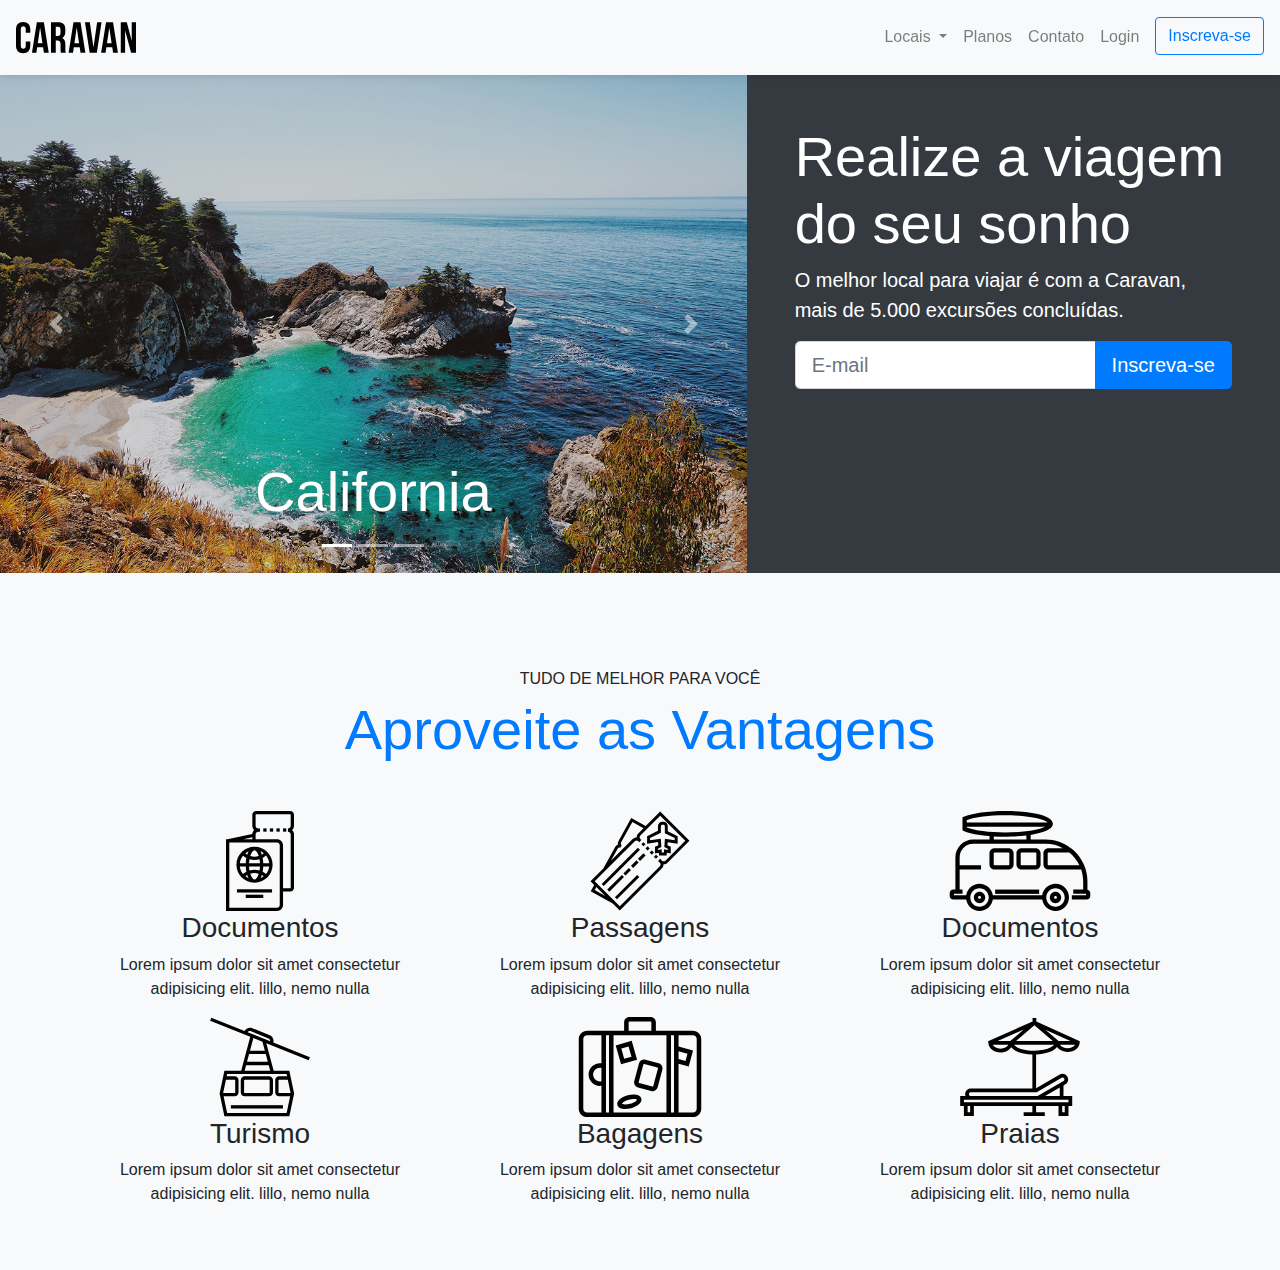
==== index.html @ 60a087f1 "introdução com carrosel e seção de vantagens finalizados" ====
<!DOCTYPE html>
<html lang="en">
<head>
  <meta charset="UTF-8">
  <meta name="viewport" content="width=device-width, initial-scale=1.0">
  <title> Caravan </title>
  <link rel="stylesheet" href="css/bootstrap.css">
  <link rel="stylesheet" href="css/style.css">
</head>
<body>
  <nav class="navbar navbar-expand-md navbar-light bg-light fixed-top py-3 box-shadow">
    <a href="index.html" class="navbar-brand">
      <img src="img/caravan.svg" alt="Caravan">
    </a>

    <!-- Menu responsivo -->
    <button class="navbar-toggler" type="button" data-toggle="collapse" data-target="#navbarSupportedContent" aria-controls="navbarSupportedContent" aria-expanded="false" aria-label="Toggle navigation">
      <span class="navbar-toggler-icon"></span>
    </button>

    <!-- Menu dropdown -->
    <div class="collapse navbar-collapse" id="navbarSupportedContent">
      <ul class="navbar-nav ml-auto">  
        <li class="nav-item dropdown">
          <a class="nav-link dropdown-toggle" href="#" id="navbarDropdown" role="button" data-toggle="dropdown" aria-haspopup="true" aria-expanded="false"> Locais </a>
          
          <div class="dropdown-menu" aria-labelledby="navbarDropdown">
            <a class="dropdown-item" href="local.html"> California </a>
            <a class="dropdown-item" href="local.html"> Paris </a>
            <a class="dropdown-item" href="local.html"> Dublin </a>
          </div>
        </li>

        <li class="nav-item">
          <a href="planos.html" class="nav-link"> Planos </a>
        </li>
        <li class="nav-item">
          <a href="contato.html" class="nav-link"> Contato </a>
        </li>
        <li class="nav-item">
          <a href="" class="nav-link"> Login </a>
        </li>
        <li class="nav-item">
          <a href="inscrever.html" class="btn btn-outline-primary ml-md-2"> Inscreva-se </a>
        </li>
      </ul>
    </div>
  </nav>

  <section class="container-fluid">
    <div class="row bg-dark text-white">
      <div class="col-lg-7 p-0">
        <div id="carouselCidades" class="carousel slide" data-ride="carousel">
          <ol class="carousel-indicators">
            <li data-target="#carouselCidades" data-slide-to="0" class="active"></li>
            <li data-target="#carouselCidades" data-slide-to="1"></li>
            <li data-target="#carouselCidades" data-slide-to="2"></li>
          </ol>
          <div class="carousel-inner">
            <div class="carousel-item active">
              <img src="img/california.jpg" class="d-block w-100" alt="California">
              <div class="carousel-caption">
                <h3 class="display-4"> California </h3>
              </div>
            </div>
            <div class="carousel-item">
              <img src="img/paris.jpg" class="d-block w-100" alt="Paris">
              <div class="carousel-caption">
                <h3 class="display-4"> Paris </h3>
              </div>
            </div>
            <div class="carousel-item">
              <img src="img/dublin.jpg" class="d-block w-100" alt="Dublin">
              <div class="carousel-caption">
                <h3 class="display-4"> Dublin </h3>
              </div>
            </div>
          </div>
          <a class="carousel-control-prev" href="#carouselCidades" role="button" data-slide="prev">
            <span class="carousel-control-prev-icon" aria-hidden="true"></span>
            <span class="sr-only">Anterior</span>
          </a>
          <a class="carousel-control-next" href="#carouselCidades" role="button" data-slide="next">
            <span class="carousel-control-next-icon" aria-hidden="true"></span>
            <span class="sr-only">Próximo</span>
          </a>
        </div>
      </div>

      <div class="col-lg-5 p-5">
        <h1 class="display-4"> Realize a viagem do seu sonho </h1>
        <p class="lead"> O melhor local para viajar é com a Caravan, mais de 5.000 excursões concluídas. </p>
        <form action="">
          <div class="input-group input-group-lg">
            <input type="text" class="form-control" placeholder="E-mail" aria-label="E-mail">
            <span class="input-group-append">
              <button class="btn btn-primary" type="button"> Inscreva-se </button>
            </span>
          </div>
        </form>
      </div>
    </div>
  </section>

  <section class="py-5 bg-light text-center">
    <div class="container">
      <div class="my-5">
        <span class="h6 d-block"> TUDO DE MELHOR PARA VOCÊ </span>
        <h2 class="display-4 text-primary"> Aproveite as Vantagens </h2>
      </div>
      <div class="row">
        <div class="col-xl-4 col-md-6">
          <div style="height: 100px;" class="d-flex justify-content-center">
            <img src="img/icones/passaporte.svg" alt="Passaporte">
          </div>
          <h3>Documentos</h3>
          <p>Lorem ipsum dolor sit amet consectetur adipisicing elit. lillo, nemo nulla </p>
        </div>

        <div class="col-xl-4 col-md-6">
          <div style="height: 100px;" class="d-flex justify-content-center">
            <img src="img/icones/passagens.svg" alt="Passagens">
          </div>
          <h3>Passagens</h3>
          <p>Lorem ipsum dolor sit amet consectetur adipisicing elit. lillo, nemo nulla </p>
        </div>

        <div class="col-xl-4 col-md-6">
          <div style="height: 100px;" class="d-flex justify-content-center">
            <img src="img/icones/translado.svg" alt="Translado">
          </div>
          <h3>Documentos</h3>
          <p>Lorem ipsum dolor sit amet consectetur adipisicing elit. lillo, nemo nulla </p>
        </div>
  
        <div class="col-xl-4 col-md-6">
          <div style="height: 100px;" class="d-flex justify-content-center">
            <img src="img/icones/turismo.svg" alt="Turismo">
          </div>
          <h3>Turismo</h3>
          <p>Lorem ipsum dolor sit amet consectetur adipisicing elit. lillo, nemo nulla </p>
        </div>
        <div class="col-xl-4 col-md-6">
          <div style="height: 100px;" class="d-flex justify-content-center">
            <img src="img/icones/bagagens.svg" alt="Bagagens">
          </div>
          <h3>Bagagens</h3>
          <p>Lorem ipsum dolor sit amet consectetur adipisicing elit. lillo, nemo nulla </p>
        </div>
        <div class="col-xl-4 col-md-6">
          <div style="height: 100px;" class="d-flex justify-content-center">
            <img src="img/icones/praias.svg" alt="Praias">
          </div>
          <h3>Praias</h3>
          <p>Lorem ipsum dolor sit amet consectetur adipisicing elit. lillo, nemo nulla </p>
        </div>
      </div>
    </div>
  </section>

  
  


  
  <script type="text/javascript" src="js/jquery-3.5.1.slim.min.js"></script>
  <script type="text/javascript" src="js/popper.min.js"></script>
  <script type="text/javascript" src="js/bootstrap.js"></script>
  <script type="text/javascript" src="js/script.js"></script>


</body>
</html>
---- css/style.css ----
body{
  padding-top: 75px;
}

.box-shadow{
  box-shadow: 0 2px 4px 0 rgba(0, 0, 0, .05),
  0 4px 8px 0 rgba(0, 0, 0, .05);
}
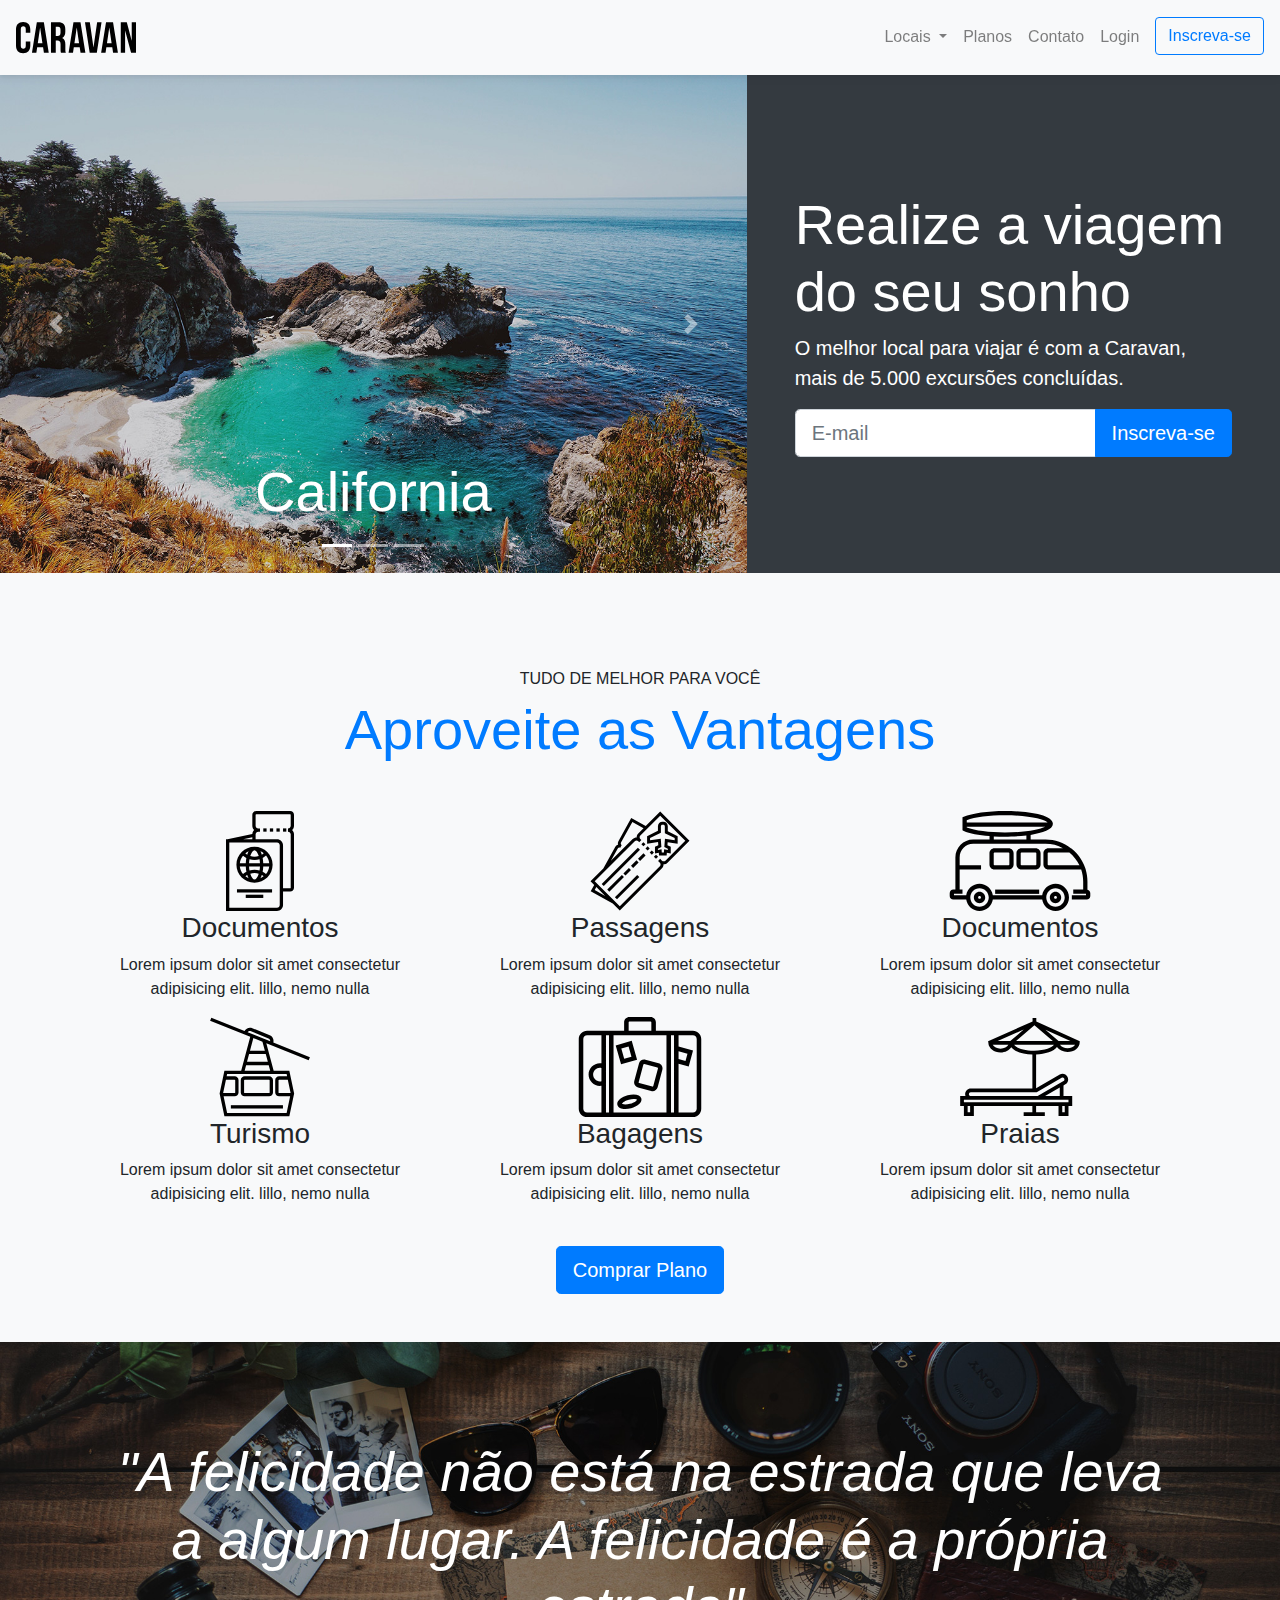
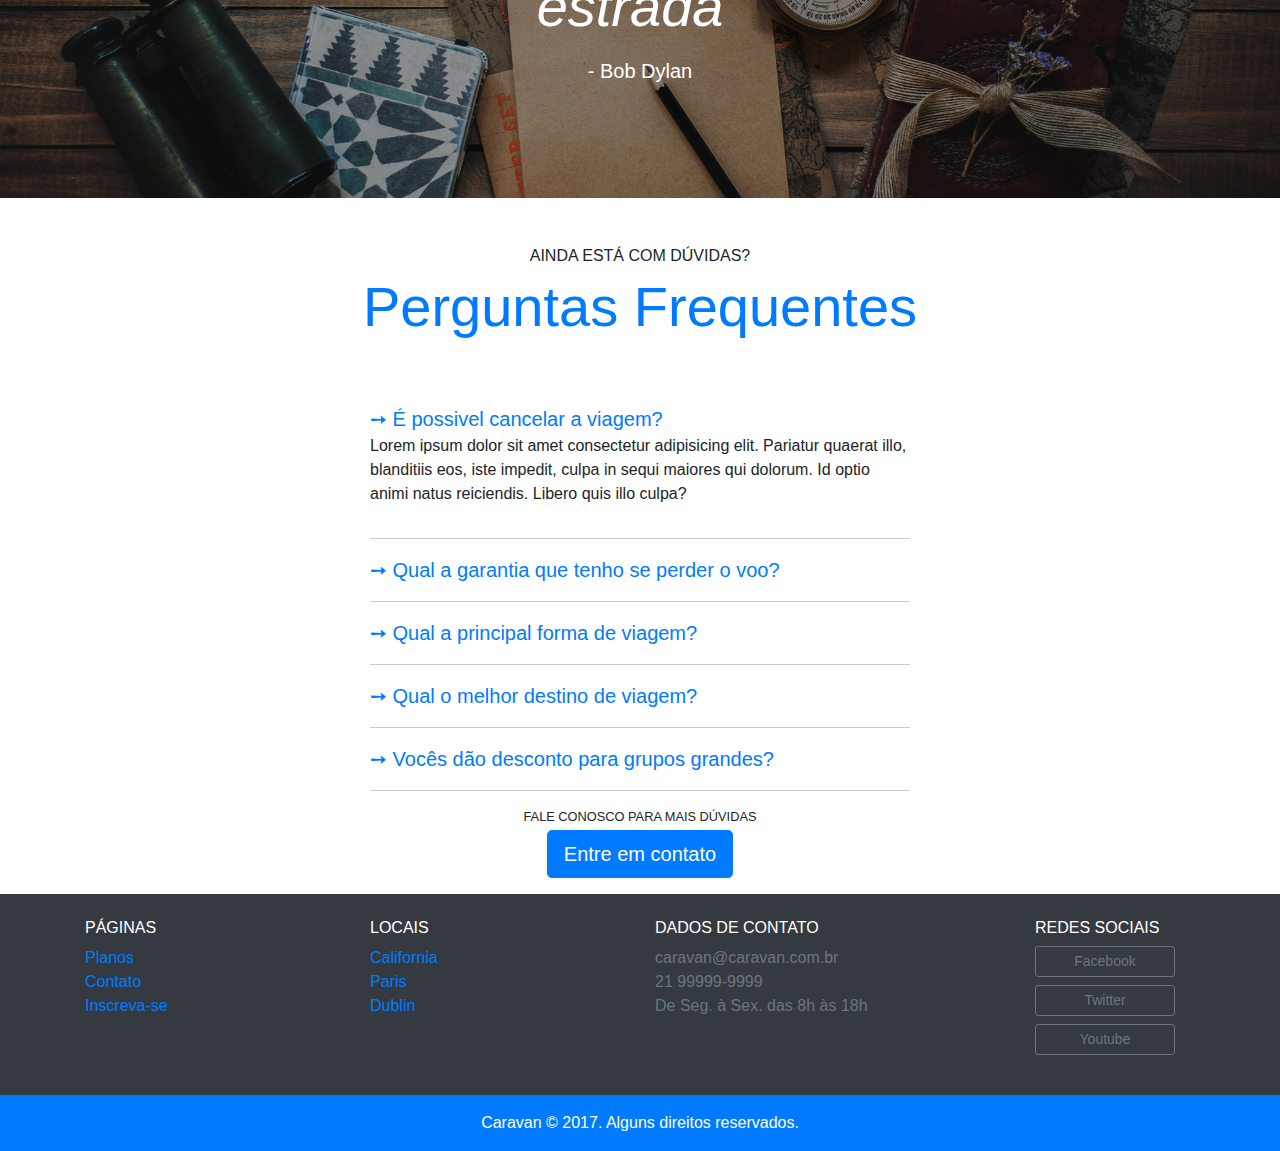
==== commit 6c555e39: "pagina home finalizada | modal do menu ok" ====
--- a/index.html
+++ b/index.html
@@ -8,6 +8,35 @@
   <link rel="stylesheet" href="css/style.css">
 </head>
 <body>
+
+  <!-- Modal -->
+  <div class="modal fade" id="modalLogin" tabindex="-1" role="dialog" aria-labelledby="modalLoginTitulo" aria-hidden="true">
+    <div class="modal-dialog">
+      <div class="modal-content">
+        <div class="modal-header">
+          <h5 class="modal-title" id="modalLoginTitulo"> Entre na Sua Conta </h5>
+          <button type="button" class="close" data-dismiss="modal" aria-label="Close">
+            <span aria-hidden="true">&times;</span>
+          </button>
+        </div>
+        <div class="modal-body">
+          <form>
+            <div class="form-group">
+              <label for="LoginEmail">Email</label>
+              <input type="email" class="form-control" id="LoginEmail">
+            </div>
+            <div class="form-group">
+              <label for="loginSenha">Senha</label>
+              <input type="password" class="form-control" id="loginSenha">
+            </div>
+            <button type="submit" class="btn btn-primary">Entrar na Conta</button>
+            <smal class="form-text text-muted"> Esqueceu a senha? <a href="#"> Clique aqui </a></small>
+          </form>
+        </div>
+      </div>
+    </div>
+  </div>
+
   <nav class="navbar navbar-expand-md navbar-light bg-light fixed-top py-3 box-shadow">
     <a href="index.html" class="navbar-brand">
       <img src="img/caravan.svg" alt="Caravan">
@@ -38,7 +67,7 @@
           <a href="contato.html" class="nav-link"> Contato </a>
         </li>
         <li class="nav-item">
-          <a href="" class="nav-link"> Login </a>
+          <a href="" class="nav-link" data-toggle="modal" data-target="#modalLogin"> Login </a>
         </li>
         <li class="nav-item">
           <a href="inscrever.html" class="btn btn-outline-primary ml-md-2"> Inscreva-se </a>
@@ -87,7 +116,7 @@
         </div>
       </div>
 
-      <div class="col-lg-5 p-5">
+      <div class="col-lg-5 p-5 align-self-center">
         <h1 class="display-4"> Realize a viagem do seu sonho </h1>
         <p class="lead"> O melhor local para viajar é com a Caravan, mais de 5.000 excursões concluídas. </p>
         <form action="">
@@ -155,8 +184,107 @@
           <p>Lorem ipsum dolor sit amet consectetur adipisicing elit. lillo, nemo nulla </p>
         </div>
       </div>
+
+      <a href="planos.html" class="btn btn-primary btn-lg mt-4"> Comprar Plano </a>
+
     </div>
   </section>
+    
+  <section class="home-quote p-md-5">
+    <blockquote class="blockquote text-center text-white p-md-5 p-3">
+     <p class="display-4 "> <em> "A felicidade não está na estrada que leva a algum lugar. A felicidade é a própria estrada" </em> </p> 
+     <footer class="blackquote-footer text-white"> - Bob Dylan </footer>
+    </blockquote>
+  </section>
+
+  <section class="container">
+    <div class="my-5 text-center">
+      <span class="h6 d-block"> AINDA ESTÁ COM DÚVIDAS? </span>
+      <h2 class="display-4 text-primary"> Perguntas Frequentes </h2>
+    </div>
+    <div class="row justify-content-center">
+      <div class="col-md-6" id="perguntasFrequentes" data-children=".pergunta">
+        <div class="pergunta py-3">
+          <a class="lead" href="#pergunta1" data-toggle="collapse"   aria-expanded="true" aria-controls="pergunta1"> ➙ É possivel cancelar a viagem? </a>
+          <div id="pergunta1" class="collapse show" data-parent="#perguntasFrequentes" role="tabpanel">
+            <p>Lorem ipsum dolor sit amet consectetur adipisicing elit. Pariatur quaerat illo, blanditiis eos, iste impedit, culpa in sequi maiores qui dolorum. Id optio animi natus reiciendis. Libero quis illo culpa? </p>
+          </div>
+        </div>
+        <div class="pergunta py-3">
+          <a class="lead" href="#pergunta2" data-toggle="collapse"   aria-expanded="true" aria-controls="pergunta2"> ➙ Qual a garantia que tenho se perder o voo? </a>
+          <div id="pergunta2" class="collapse" data-parent="#perguntasFrequentes" role="tabpanel">
+            <p>Lorem ipsum dolor sit amet consectetur adipisicing elit. Pariatur quaerat illo, blanditiis eos, iste impedit, culpa in sequi maiores qui dolorum. Id optio animi natus reiciendis. Libero quis illo culpa? </p>
+          </div>
+        </div>
+        <div class="pergunta py-3">
+          <a class="lead" href="#pergunta3" data-toggle="collapse"   aria-expanded="true" aria-controls="pergunta3"> ➙ Qual a principal forma de viagem? </a>
+          <div id="pergunta3" class="collapse" data-parent="#perguntasFrequentes" role="tabpanel">
+            <p>Lorem ipsum dolor sit amet consectetur adipisicing elit. Pariatur quaerat illo, blanditiis eos, iste impedit, culpa in sequi maiores qui dolorum. Id optio animi natus reiciendis. Libero quis illo culpa? </p>
+          </div>
+        </div>
+        <div class="pergunta py-3">
+          <a class="lead" href="#pergunta4" data-toggle="collapse"   aria-expanded="true" aria-controls="pergunta4"> ➙ Qual o melhor destino de viagem? </a>
+          <div id="pergunta4" class="collapse" data-parent="#perguntasFrequentes" role="tabpanel">
+            <p>Lorem ipsum dolor sit amet consectetur adipisicing elit. Pariatur quaerat illo, blanditiis eos, iste impedit, culpa in sequi maiores qui dolorum. Id optio animi natus reiciendis. Libero quis illo culpa? </p>
+          </div>
+        </div>
+        <div class="pergunta py-3">
+          <a class="lead" href="#pergunta5" data-toggle="collapse"   aria-expanded="true" aria-controls="pergunta5"> ➙ Vocês dão desconto para grupos grandes? </a>
+          <div id="pergunta5" class="collapse" data-parent="#perguntasFrequentes" role="tabpanel">
+            <p>Lorem ipsum dolor sit amet consectetur adipisicing elit. Pariatur quaerat illo, blanditiis eos, iste impedit, culpa in sequi maiores qui dolorum. Id optio animi natus reiciendis. Libero quis illo culpa? </p>
+          </div>
+        </div>
+      </div>
+    </div>
+
+    <div class="text-center my-3">
+      <p class="small m-1">FALE CONOSCO PARA MAIS DÚVIDAS</p>
+      <a class="btn btn-primary btn-lg" href="contato.html"> Entre em contato </a>
+    </div>
+  </section>
+
+  <footer class="bg-dark text-white">
+    <div class="container py-4">
+      <div class="row">
+        <div class="col-md-3 col-6">
+          <h4 class="h6">PÁGINAS</h4>
+          <ul class="list-unstyled">
+            <li><a href="planos.html">Planos</a></li>
+            <li><a href="contato.html">Contato</a></li>
+            <li><a href="inscricao.html">Inscreva-se</a></li>
+          </ul>
+        </div>
+        <div class="col-md-3 col-6">
+          <h4 class="h6">LOCAIS</h4>
+          <ul class="list-unstyled">
+            <li><a href="local.html">California</a></li>
+            <li><a href="local.html">Paris</a></li>
+            <li><a href="local.html">Dublin</a></li>
+          </ul>
+        </div>
+        <div class="col-md-4">
+          <h4 class="h6">DADOS DE CONTATO</h4>
+          <ul class="list-unstyled text-secondary">
+            <li>caravan@caravan.com.br</li>
+            <li>21 99999-9999</li>
+            <li>De Seg. à Sex. das 8h às 18h</li>
+          </ul>
+        </div>
+        <div class="col-md-2">
+          <h4 class="h6">REDES SOCIAIS</h4>
+          <ul class="list-unstyled">
+            <li><a class="btn btn-outline-secondary btn-sm btn-block mb-2" href="#" style="max-width: 140px;"> Facebook </a></li>
+            <li><a class="btn btn-outline-secondary btn-sm btn-block mb-2" href="#"style="max-width: 140px;"> Twitter </a></li>
+            <li><a class="btn btn-outline-secondary btn-sm btn-block mb-2" href="#" style="max-width: 140px;"> Youtube </a></li>
+          </ul>
+        </div>
+      </div>
+    </div>
+
+    <div class="bg-primary text-center py-3">
+      <p class="mb-0"> Caravan © 2017. Alguns direitos reservados.</p>
+    </div>
+  </footer>
 
   
   
--- a/css/style.css
+++ b/css/style.css
@@ -5,4 +5,25 @@
 .box-shadow{
   box-shadow: 0 2px 4px 0 rgba(0, 0, 0, .05),
   0 4px 8px 0 rgba(0, 0, 0, .05);
+}
+
+.home-quote{
+  background: url("../img/bg-quote.jpg") center center;
+  background-size: cover;
+}
+
+.pergunta{
+  border-bottom: 1px solid rgba(0, 0, 0, .2)
+}
+
+@media (max-width:767px){
+  .home-quote p{
+    font-size: 2.5rem;
+  }
+  body{
+    padding: 0;
+  }
+  .fixed-top{
+    position: relative;
+  }
 }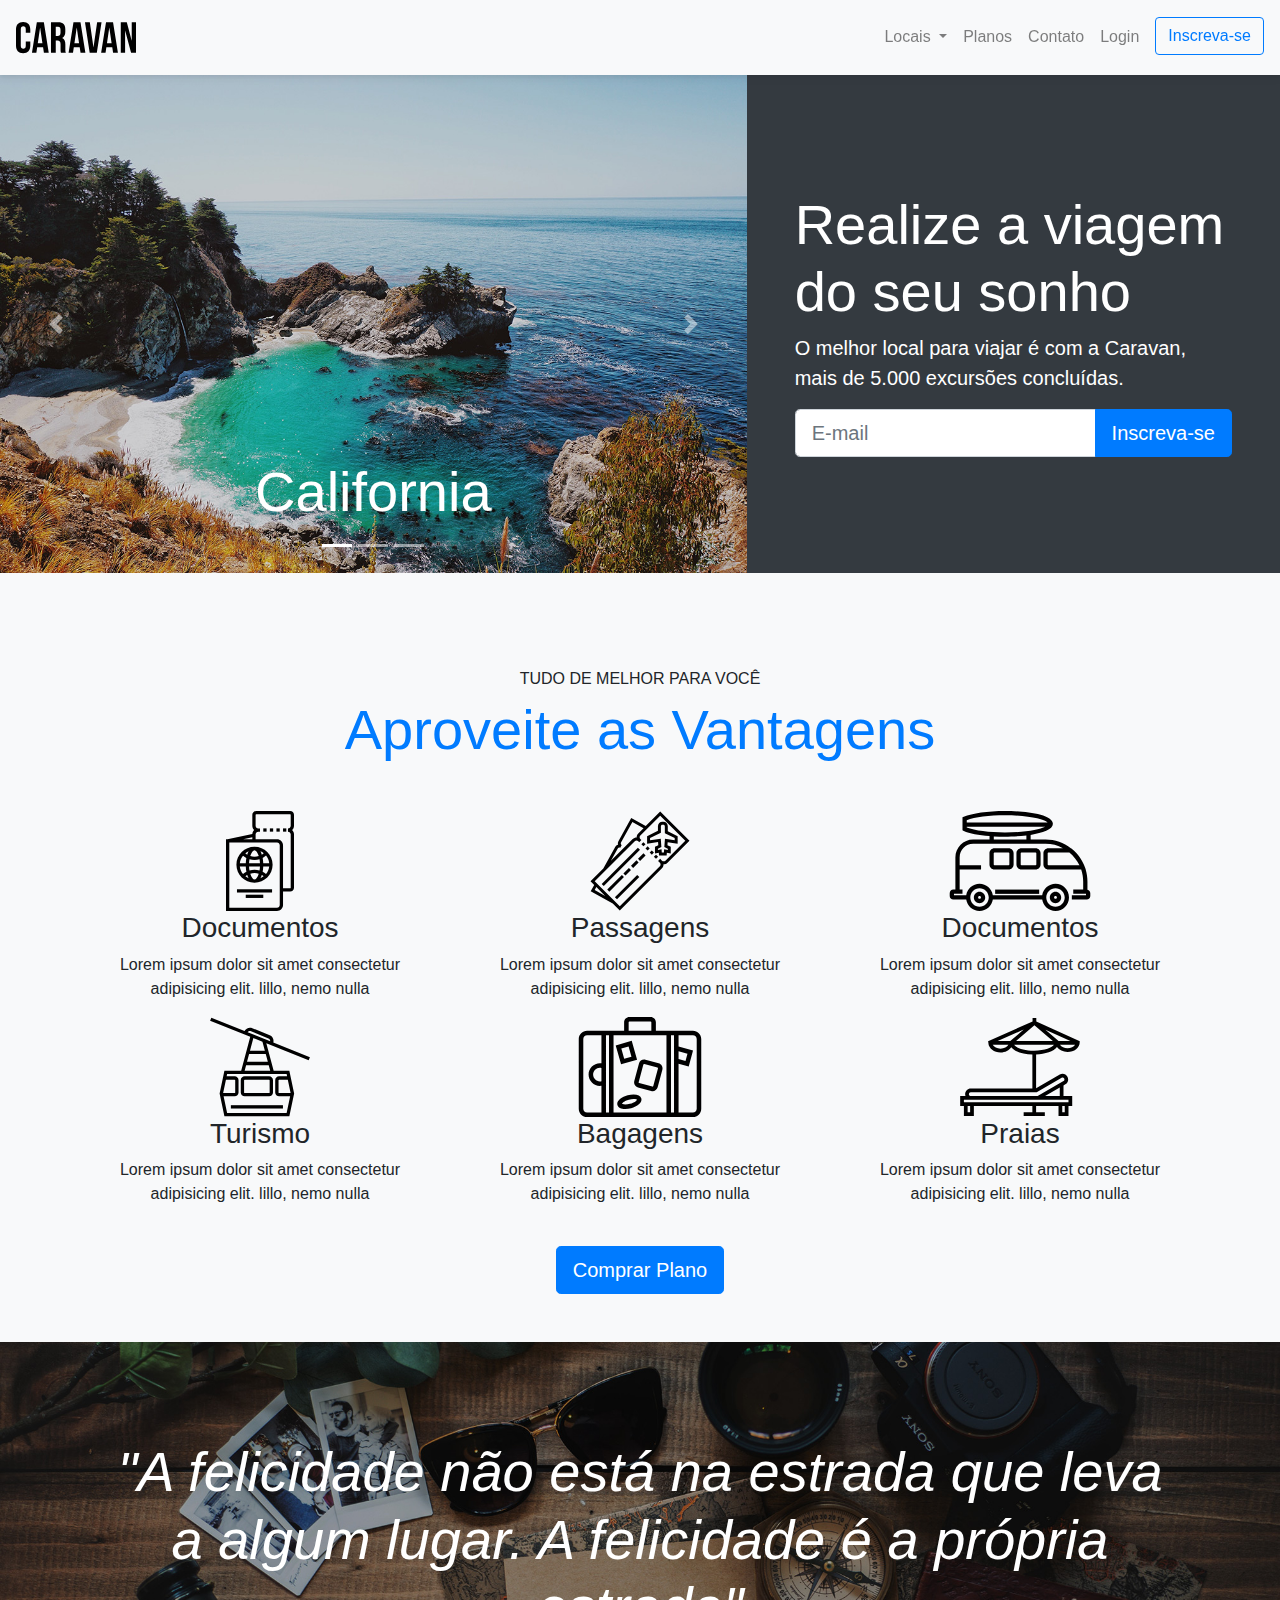
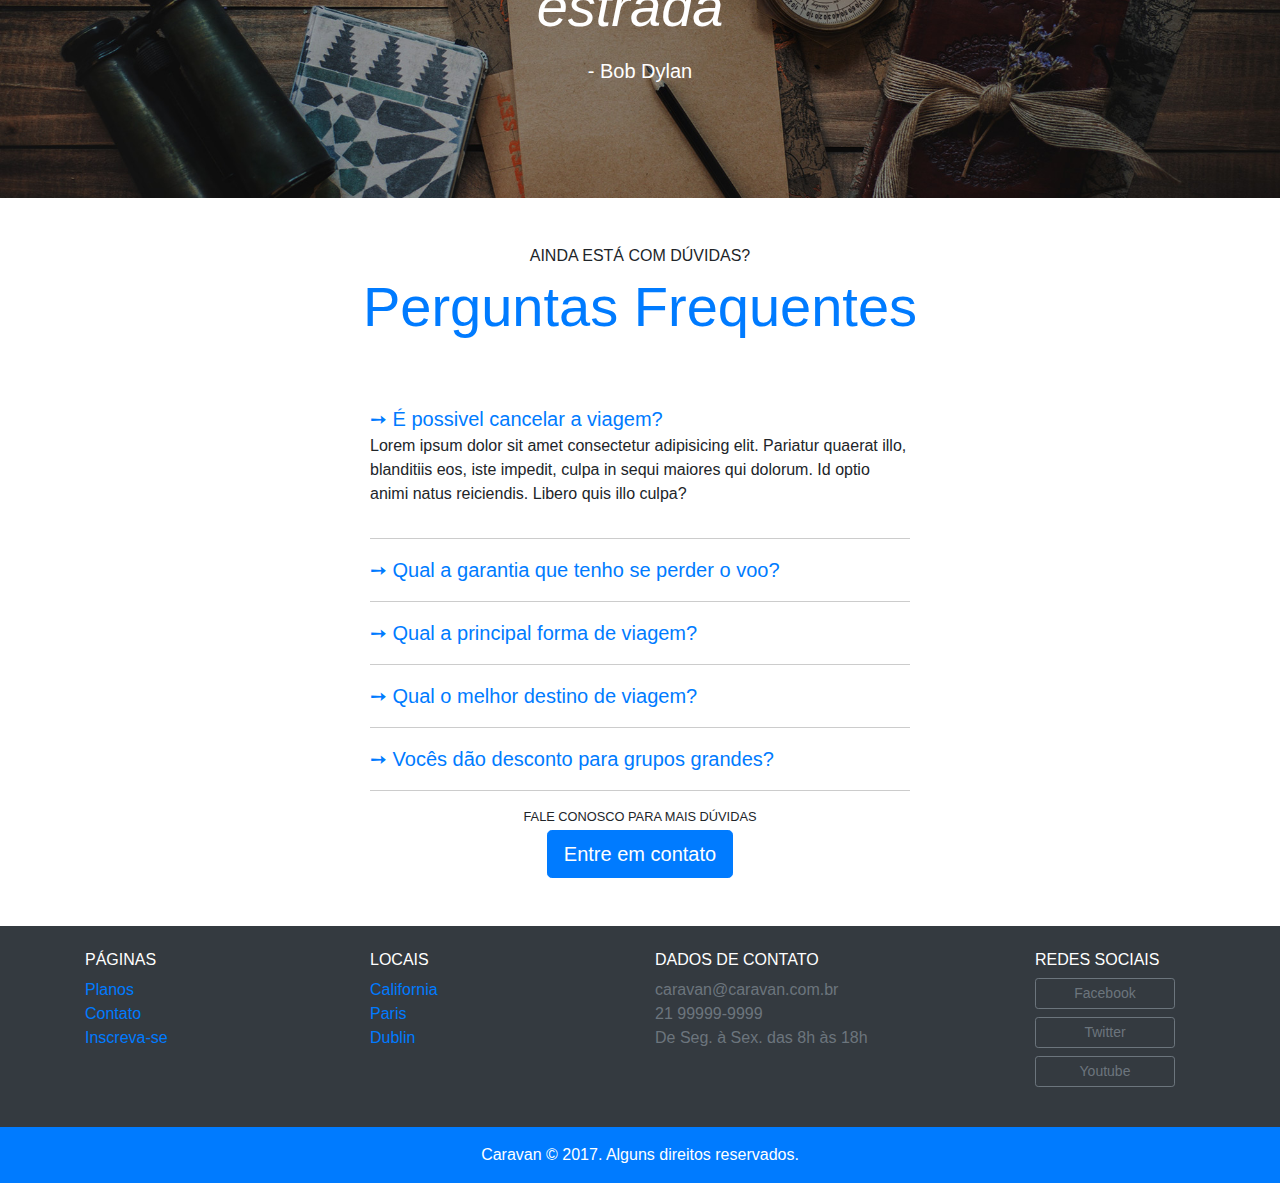
==== commit 0e2f8326: "página dos locais finalizada | página dos planos finalizada" ====
--- a/index.html
+++ b/index.html
@@ -243,7 +243,7 @@
     </div>
   </section>
 
-  <footer class="bg-dark text-white">
+  <footer class="bg-dark text-white mt-5">
     <div class="container py-4">
       <div class="row">
         <div class="col-md-3 col-6">
--- a/css/style.css
+++ b/css/style.css
@@ -16,6 +16,14 @@
   border-bottom: 1px solid rgba(0, 0, 0, .2)
 }
 
+.lista-plano li + li{
+  border-top: 1px solid rgba(0, 0, 0, .2);
+}
+
+.lista-plano li{
+  padding: 1rem;
+}
+
 @media (max-width:767px){
   .home-quote p{
     font-size: 2.5rem;
